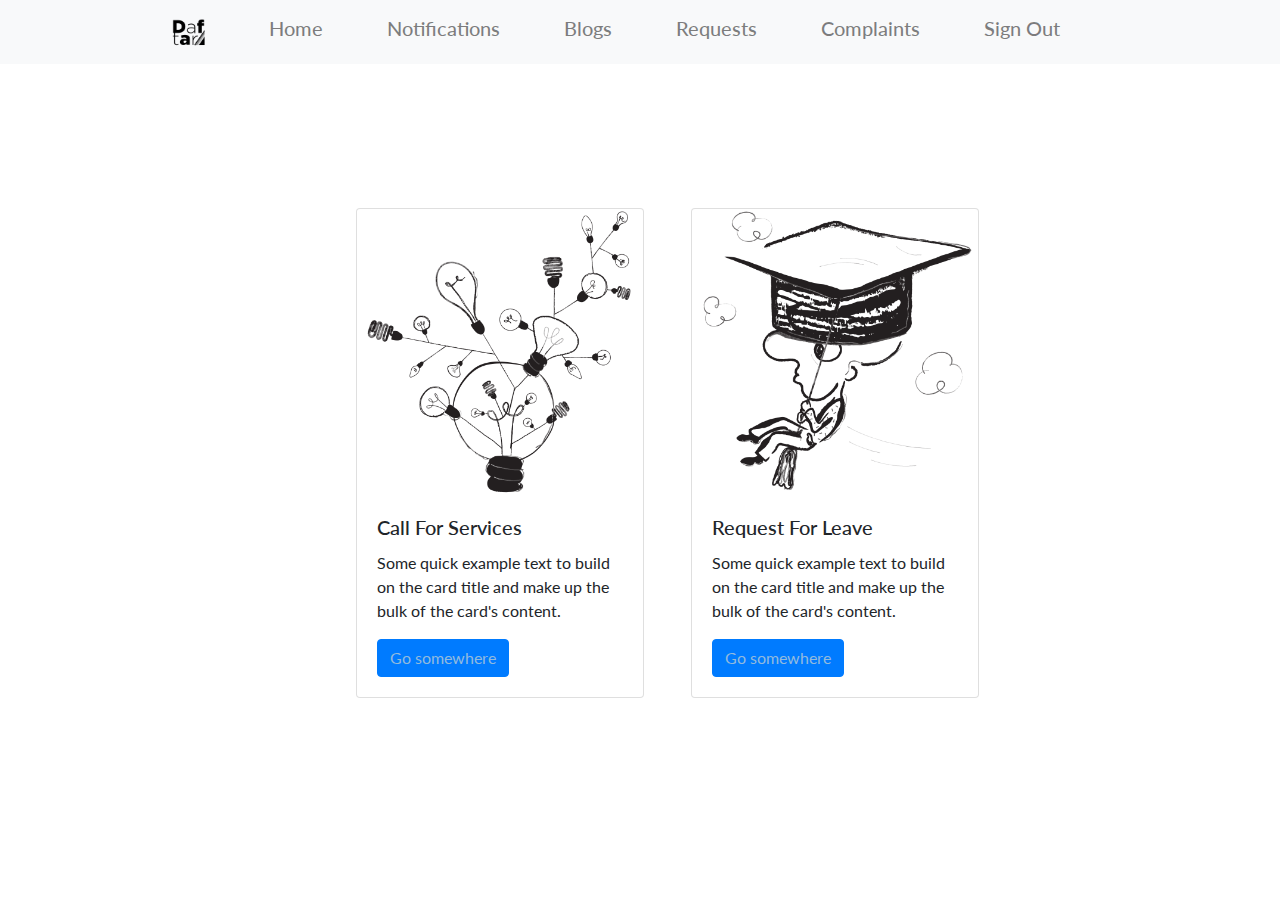
==== Route/Coordinator/dashboard.html @ ae8a5ff4 "Pushing project online" ====
<!DOCTYPE html>
<!DOCTYPE html>
<html lang="en">
<head>
    <meta charset="UTF-8">
    <meta name="viewport" content="width=device-width, initial-scale=1.0">
    <meta http-equiv="X-UA-Compatible" content="ie=edge">
    <title>Daftar</title>
    <link rel="icon" href="./Resources/Logo/Component 1 – 1.png">
    <link type="text/css" rel="stylesheet" href="../../Stylesheets/main.css"/>
    <link type="text/css" rel="stylesheet" href="../../Stylesheets/sideBar.css"/>
    <link type="text/css" rel="stylesheet" href="../../Stylesheets/form.css"/>
    <link rel="stylesheet" href="https://stackpath.bootstrapcdn.com/bootstrap/4.3.1/css/bootstrap.min.css" integrity="sha384-ggOyR0iXCbMQv3Xipma34MD+dH/1fQ784/j6cY/iJTQUOhcWr7x9JvoRxT2MZw1T" crossorigin="anonymous">
    <script src="https://code.jquery.com/jquery-3.3.1.slim.min.js" integrity="sha384-q8i/X+965DzO0rT7abK41JStQIAqVgRVzpbzo5smXKp4YfRvH+8abtTE1Pi6jizo" crossorigin="anonymous"></script>
    <script src="https://cdnjs.cloudflare.com/ajax/libs/popper.js/1.14.7/umd/popper.min.js" integrity="sha384-UO2eT0CpHqdSJQ6hJty5KVphtPhzWj9WO1clHTMGa3JDZwrnQq4sF86dIHNDz0W1" crossorigin="anonymous"></script>
    <script src="https://stackpath.bootstrapcdn.com/bootstrap/4.3.1/js/bootstrap.min.js" integrity="sha384-JjSmVgyd0p3pXB1rRibZUAYoIIy6OrQ6VrjIEaFf/nJGzIxFDsf4x0xIM+B07jRM" crossorigin="anonymous"></script>
    <script src="../../Scripts/main.js"></script>
</head>
<body>
    <div class="container-fluid" id="main">
        <div class="row">
            <nav class="navbar fixed-top navbar-expand-lg navbar-light bg-light">
                <button class="navbar-toggler" type="button" data-toggle="collapse" data-target="#navbarsExample10" aria-controls="navbarsExample10" aria-expanded="false" aria-label="Toggle navigation">
                    <span class="navbar-toggler-icon"></span>
                </button>
        
                <div class="collapse navbar-collapse justify-content-md-center" id="navbarsExample10">
                    <ul class="navbar-nav">
                        <li class="nav-item">
                            <a class="nav-link" href="../../index.html"><img src="../../Resources/Logo/Component 1 – 1.png" alt="" style="height: 2em;"></a>
                        </li>
                    <li class="nav-item">
                        <a class="nav-link" href="../../index.html"><h5>Home</h5></a>
                    </li>
                    <li class="nav-item">
                        <a class="nav-link" href="./Faculty.html"><h5>Notifications</h5></a>
                    </li>
                    <li class="nav-item">
                        <a class="nav-link" href="#"><h5>Blogs</h5></a>
                    </li>
                    <li class="nav-item">
                        <a class="nav-link" href="./FrontOffice.html"><h5>Requests</h5></a>
                    </li>
                    <li class="nav-item">
                        <a class="nav-link" href="../about.html"><h5>Complaints</h5></a>
                    </li>
                    <li class="nav-item">
                        <a class="nav-link" href="../about.html"><h5>Sign Out</h5></a>
                    </li>
                    </ul>
                </div>
            </nav>
            <div class="loginForm dashboard row Coordinator col-md-12">
                <div class="col">
                    <div class="card offset-7" style="width: 18rem;">
                        <img src="../../Resources/Background Fun/07.png" class="card-img-top" alt="...">
                        <div class="card-body">
                            <h5 class="card-title">Call For Services</h5>
                            <p class="card-text">Some quick example text to build on the card title and make up the bulk of the card's content.</p>
                            <a href="#" class="btn btn-primary">Go somewhere</a>
                        </div>
                    </div>
                </div>
                <div class="col">
                    <div class="card offset-1" style="width: 18rem;">
                        <img src="../../Resources/Background Fun/05.png" class="card-img-top" alt="...">
                        <div class="card-body">
                            <h5 class="card-title">Request For Leave</h5>
                            <p class="card-text">Some quick example text to build on the card title and make up the bulk of the card's content.</p>
                            <a href="#" class="btn btn-primary">Go somewhere</a>
                        </div>
                    </div>
                </div>
            </div>
        </div>
    </div>
</body>
</html>
---- Stylesheets/main.css ----
@import url('https://fonts.googleapis.com/css?family=Lato&display=swap');

#main{
    padding: 0!important;
    overflow-x: hidden;
    font-family: 'Lato', sans-serif;
    transition: 0.25s all ease-in-out;
    min-height: 100vh;
}

.welcome-box{
    margin-top: 10em;
}

.loginForm{
    min-height: 100vh;
}

.nav-item{
    padding-right: 3em;
}

.logo{
    min-height: 1em;
    background-image: url('../Resources/Logo/logo.png');
}

.dashboard{
    padding-top: 13em;
}

.cardBox{
    padding: 1em;
}

.card{
    transition: 0.5s all ease-in-out;
}

.card:hover{
    transition: 0.25s all ease-in-out;
    cursor: pointer;
    border: none!important;
    -webkit-box-shadow: 0 30px 60px 0 rgba(0,0,0,0.3);
    box-shadow: 0 30px 60px 0 rgba(0,0,0,0.3);
}
---- Stylesheets/sideBar.css ----
*{
    text-decoration: none;
}

.side-bar{
    height: 100vh;
    background-color: #232323;
    color: white;
}

.navigation{
    list-style: none;
    padding-top: 5em;
}

.navItem{
    padding-top: 10vh;
}

a .navItem{
    text-decoration: none;
    color: white;
}

a:hover .navItem{
    text-decoration: none;
}
---- Stylesheets/form.css ----
/* BASIC */
  
  body {
    font-family: "Poppins", sans-serif;
    height: 100vh;
  }
  
  .loginForm a {
    color: #92badd;
    display:inline-block;
    text-decoration: none;
    font-weight: 400;
  }
  
  h2 {
    text-align: center;
    font-size: 16px;
    font-weight: 600;
    text-transform: uppercase;
    display:inline-block;
    margin: 40px 8px 10px 8px; 
    color: #cccccc;
  }
  
  
  
  /* STRUCTURE */
  
  .wrapper {
    display: flex;
    align-items: center;
    flex-direction: column; 
    justify-content: center;
    width: 100%;
    min-height: 100%;
    padding: 20px;
  }

  .first{
      padding: 3em;
  }
  
  #formContent {
    -webkit-border-radius: 10px 10px 10px 10px;
    border-radius: 10px 10px 10px 10px;
    background: #fff;
    padding: 30px;
    width: 90%;
    max-width: 450px;
    position: relative;
    padding: 0px;
    -webkit-box-shadow: 0 30px 60px 0 rgba(0,0,0,0.3);
    box-shadow: 0 30px 60px 0 rgba(0,0,0,0.3);
    text-align: center;
  }
  
  #formFooter {
    background-color: #f6f6f6;
    border-top: 1px solid #dce8f1;
    padding: 25px;
    text-align: center;
    -webkit-border-radius: 0 0 10px 10px;
    border-radius: 0 0 10px 10px;
  }
  
  
  
  /* TABS */
  
  h2.inactive {
    color: #cccccc;
  }
  
  h2.active {
    color: #0d0d0d;
    border-bottom: 2px solid #5fbae9;
  }
  
  
  
  /* FORM TYPOGRAPHY*/
  
  input[type=button], input[type=submit], input[type=reset]  {
    background-color: #56baed;
    border: none;
    color: white;
    padding: 15px 80px;
    text-align: center;
    text-decoration: none;
    display: inline-block;
    text-transform: uppercase;
    font-size: 13px;
    -webkit-box-shadow: 0 10px 30px 0 rgba(95,186,233,0.4);
    box-shadow: 0 10px 30px 0 rgba(95,186,233,0.4);
    -webkit-border-radius: 5px 5px 5px 5px;
    border-radius: 5px 5px 5px 5px;
    margin: 5px 20px 40px 20px;
    -webkit-transition: all 0.3s ease-in-out;
    -moz-transition: all 0.3s ease-in-out;
    -ms-transition: all 0.3s ease-in-out;
    -o-transition: all 0.3s ease-in-out;
    transition: all 0.3s ease-in-out;
  }
  
  input[type=button]:hover, input[type=submit]:hover, input[type=reset]:hover  {
    background-color: #39ace7;
  }
  
  input[type=button]:active, input[type=submit]:active, input[type=reset]:active  {
    -moz-transform: scale(0.95);
    -webkit-transform: scale(0.95);
    -o-transform: scale(0.95);
    -ms-transform: scale(0.95);
    transform: scale(0.95);
  }
  
  input[type=text] {
    background-color: #f6f6f6;
    border: none;
    color: #0d0d0d;
    padding: 15px 32px;
    text-align: center;
    text-decoration: none;
    display: inline-block;
    font-size: 16px;
    margin: 5px;
    width: 85%;
    border: 2px solid #f6f6f6;
    -webkit-transition: all 0.5s ease-in-out;
    -moz-transition: all 0.5s ease-in-out;
    -ms-transition: all 0.5s ease-in-out;
    -o-transition: all 0.5s ease-in-out;
    transition: all 0.5s ease-in-out;
    -webkit-border-radius: 5px 5px 5px 5px;
    border-radius: 5px 5px 5px 5px;
  }
  
  input[type=text]:focus {
    background-color: #fff;
    border-bottom: 2px solid #5fbae9;
  }
  
  input[type=text]:placeholder {
    color: #cccccc;
  }
  
  
  
  /* ANIMATIONS */
  
  /* Simple CSS3 Fade-in-down Animation */
  .fadeInDown {
    -webkit-animation-name: fadeInDown;
    animation-name: fadeInDown;
    -webkit-animation-duration: 1s;
    animation-duration: 1s;
    -webkit-animation-fill-mode: both;
    animation-fill-mode: both;
  }
  
  @-webkit-keyframes fadeInDown {
    0% {
      opacity: 0;
      -webkit-transform: translate3d(0, -100%, 0);
      transform: translate3d(0, -100%, 0);
    }
    100% {
      opacity: 1;
      -webkit-transform: none;
      transform: none;
    }
  }
  
  @keyframes fadeInDown {
    0% {
      opacity: 0;
      -webkit-transform: translate3d(0, -100%, 0);
      transform: translate3d(0, -100%, 0);
    }
    100% {
      opacity: 1;
      -webkit-transform: none;
      transform: none;
    }
  }
  
  /* Simple CSS3 Fade-in Animation */
  @-webkit-keyframes fadeIn { from { opacity:0; } to { opacity:1; } }
  @-moz-keyframes fadeIn { from { opacity:0; } to { opacity:1; } }
  @keyframes fadeIn { from { opacity:0; } to { opacity:1; } }
  
  .fadeIn {
    opacity:0;
    -webkit-animation:fadeIn ease-in 1;
    -moz-animation:fadeIn ease-in 1;
    animation:fadeIn ease-in 1;
  
    -webkit-animation-fill-mode:forwards;
    -moz-animation-fill-mode:forwards;
    animation-fill-mode:forwards;
  
    -webkit-animation-duration:1s;
    -moz-animation-duration:1s;
    animation-duration:1s;
  }
  
  .fadeIn.first {
    -webkit-animation-delay: 0.4s;
    -moz-animation-delay: 0.4s;
    animation-delay: 0.4s;
  }
  
  .fadeIn.second {
    -webkit-animation-delay: 0.6s;
    -moz-animation-delay: 0.6s;
    animation-delay: 0.6s;
  }
  
  .fadeIn.third {
    -webkit-animation-delay: 0.8s;
    -moz-animation-delay: 0.8s;
    animation-delay: 0.8s;
  }
  
  .fadeIn.fourth {
    -webkit-animation-delay: 1s;
    -moz-animation-delay: 1s;
    animation-delay: 1s;
  }
  
  /* Simple CSS3 Fade-in Animation */
  .underlineHover:after {
    display: block;
    left: 0;
    bottom: -10px;
    width: 0;
    height: 2px;
    background-color: #56baed;
    content: "";
    transition: width 0.2s;
  }
  
  .underlineHover:hover {
    color: #0d0d0d;
  }
  
  .underlineHover:hover:after{
    width: 100%;
  }
  
  
  
  /* OTHERS */
  
  *:focus {
      outline: none;
  } 
  
  #icon {
    width:60%;
  }
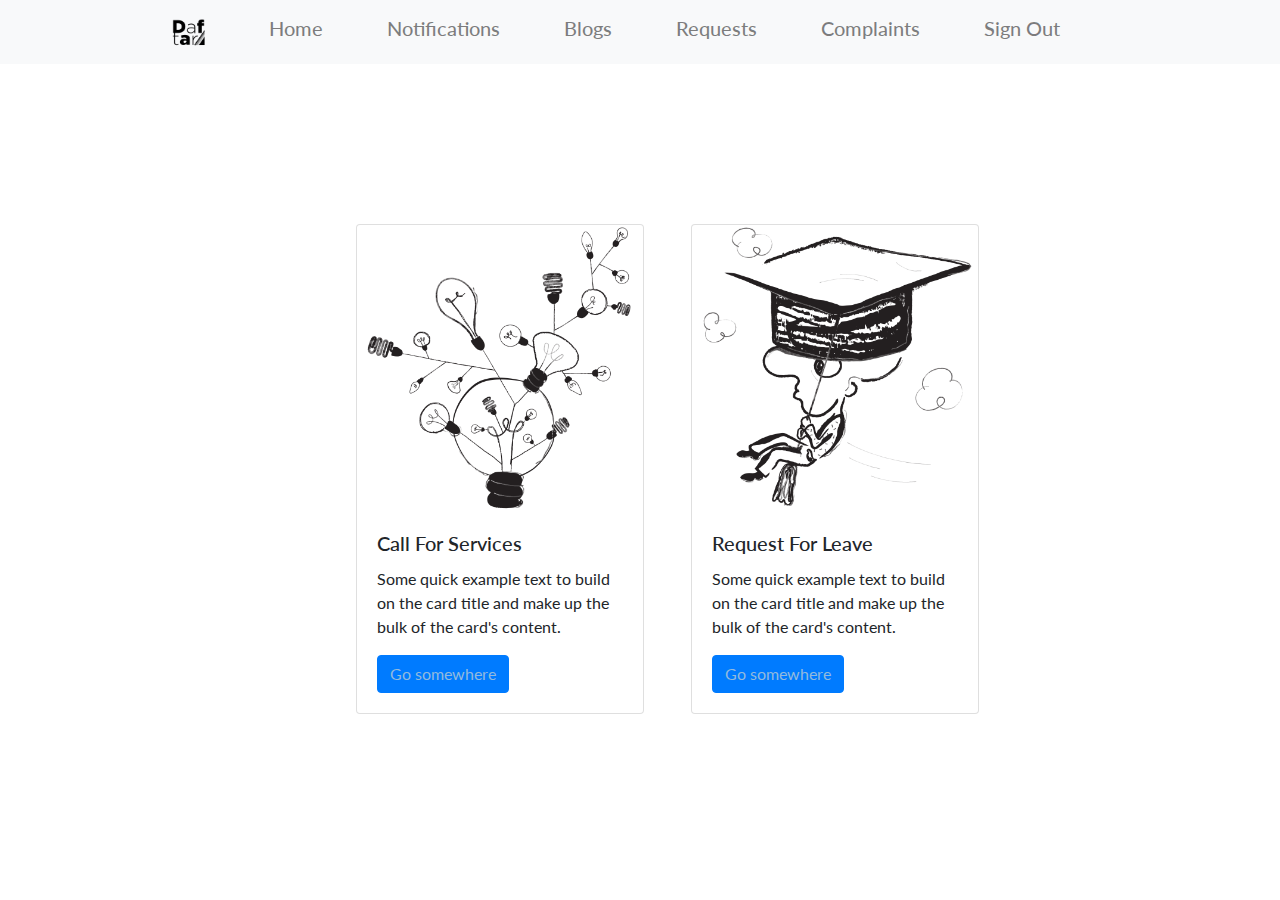
==== commit 425fb570: "Fixed dashboard responsiveness issues" ====
--- a/Route/Coordinator/dashboard.html
+++ b/Route/Coordinator/dashboard.html
@@ -51,8 +51,8 @@
                 </div>
             </nav>
             <div class="loginForm dashboard row Coordinator col-md-12">
-                <div class="col">
-                    <div class="card offset-7" style="width: 18rem;">
+                <div class="col-md-6 cardBox">
+                    <div class="card offset-md-7 offset-1" style="width: 18rem;">
                         <img src="../../Resources/Background Fun/07.png" class="card-img-top" alt="...">
                         <div class="card-body">
                             <h5 class="card-title">Call For Services</h5>
@@ -61,7 +61,7 @@
                         </div>
                     </div>
                 </div>
-                <div class="col">
+                <div class="col-md-6 cardBox">
                     <div class="card offset-1" style="width: 18rem;">
                         <img src="../../Resources/Background Fun/05.png" class="card-img-top" alt="...">
                         <div class="card-body">
